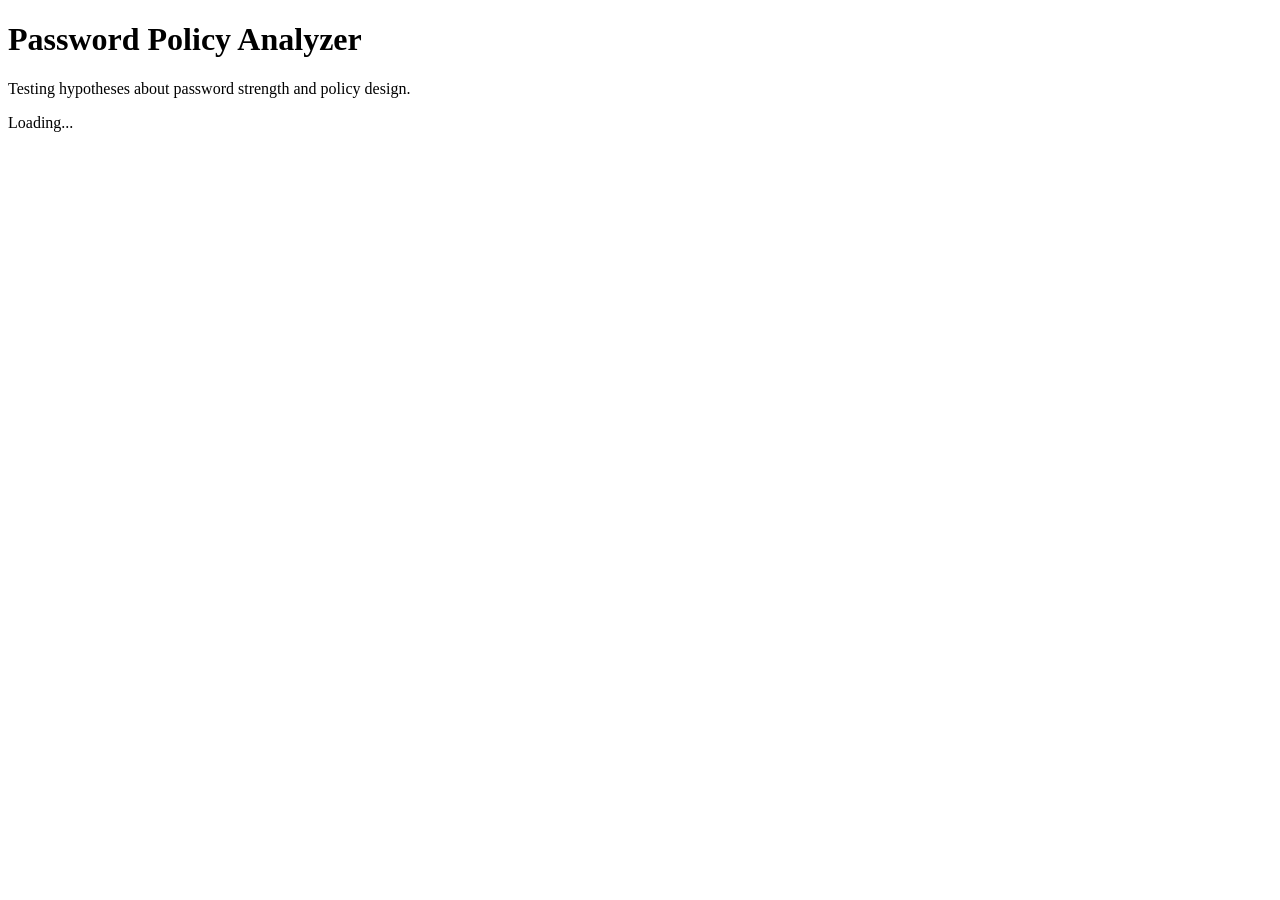
==== index.html @ d50970d5 "Restructure scaffold into css/ and js/ subfolders as per project structure" ====
<!DOCTYPE html>
<html lang="en">
<head>
  <meta charset="UTF-8">
  <meta name="viewport" content="width=device-width, initial-scale=1.0">
  <title>Password Policy Analyzer</title>
  <link rel="stylesheet" href="css/style.css">
</head>
<body>
  <h1>Password Policy Analyzer</h1>
  <p>Testing hypotheses about password strength and policy design.</p>

  <div id="app">Loading...</div>

  <script src="lib/zxcvbn.js"></script>
  <script src="js/policies.js"></script>
  <script src="js/generator.js"></script>
  <script src="js/charts.js"></script>
  <script src="js/analyzer.js"></script>
</body>
</html>
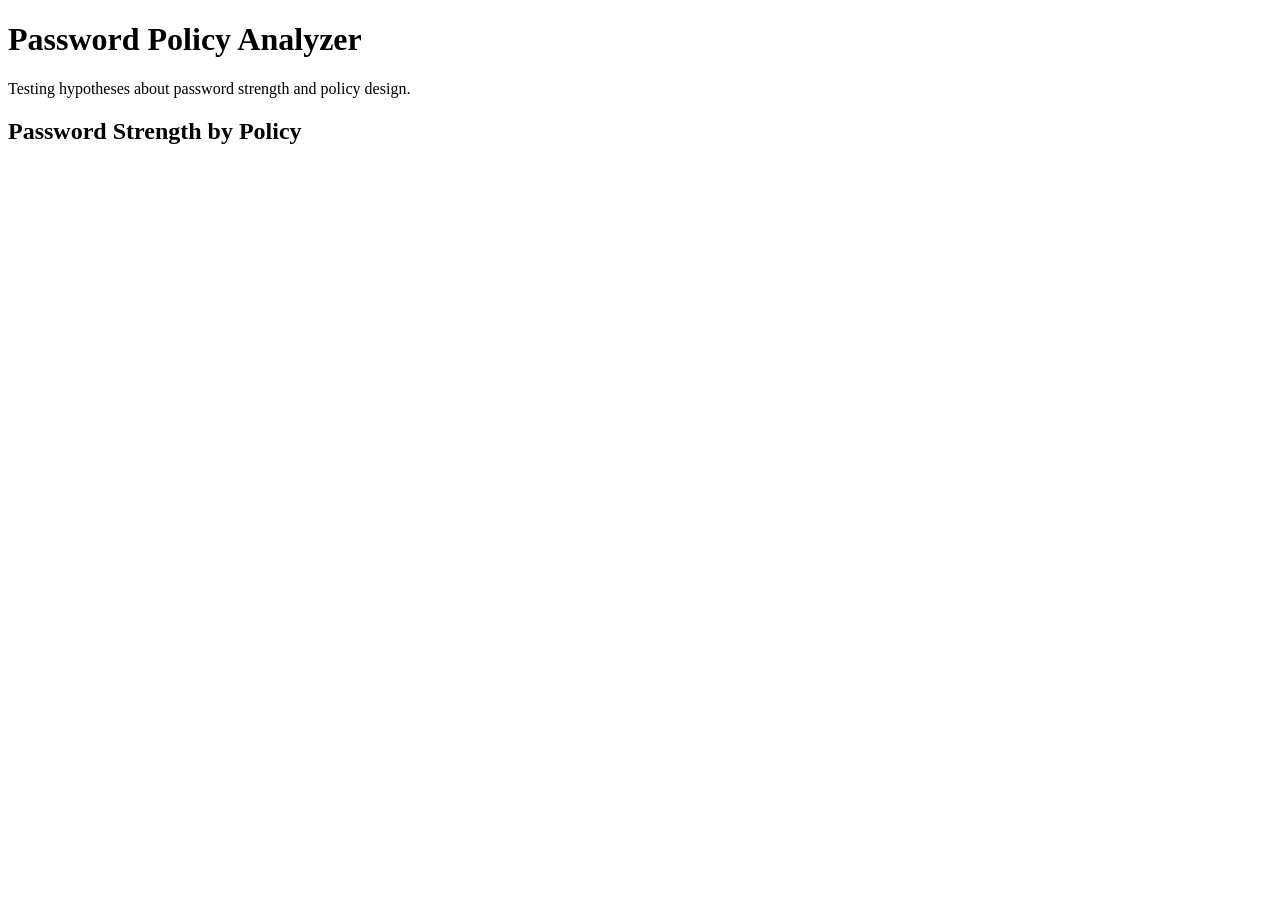
==== commit 005d3176: "Bar chart: zxcvbn average score comparison across 5 policies" ====
--- a/index.html
+++ b/index.html
@@ -10,12 +10,19 @@
   <h1>Password Policy Analyzer</h1>
   <p>Testing hypotheses about password strength and policy design.</p>
 
-  <div id="app">Loading...</div>
+  <div id="app">
+    <div class="chart-container">
+    <h2>Password Strength by Policy</h2>
+    <canvas id="scoreChart" width="700" height="400"></canvas>
+  </div>
+  </div>
 
   <script src="lib/zxcvbn.js"></script>
   <script src="js/policies.js"></script>
   <script src="js/generator.js"></script>
+  <script src="js/realistic-passwords.js"></script>
   <script src="js/charts.js"></script>
-  <script src="js/analyzer.js"></script>
-</body>
+  <script src="js/analyzer.js"></script> 
+
+ </body>
 </html>
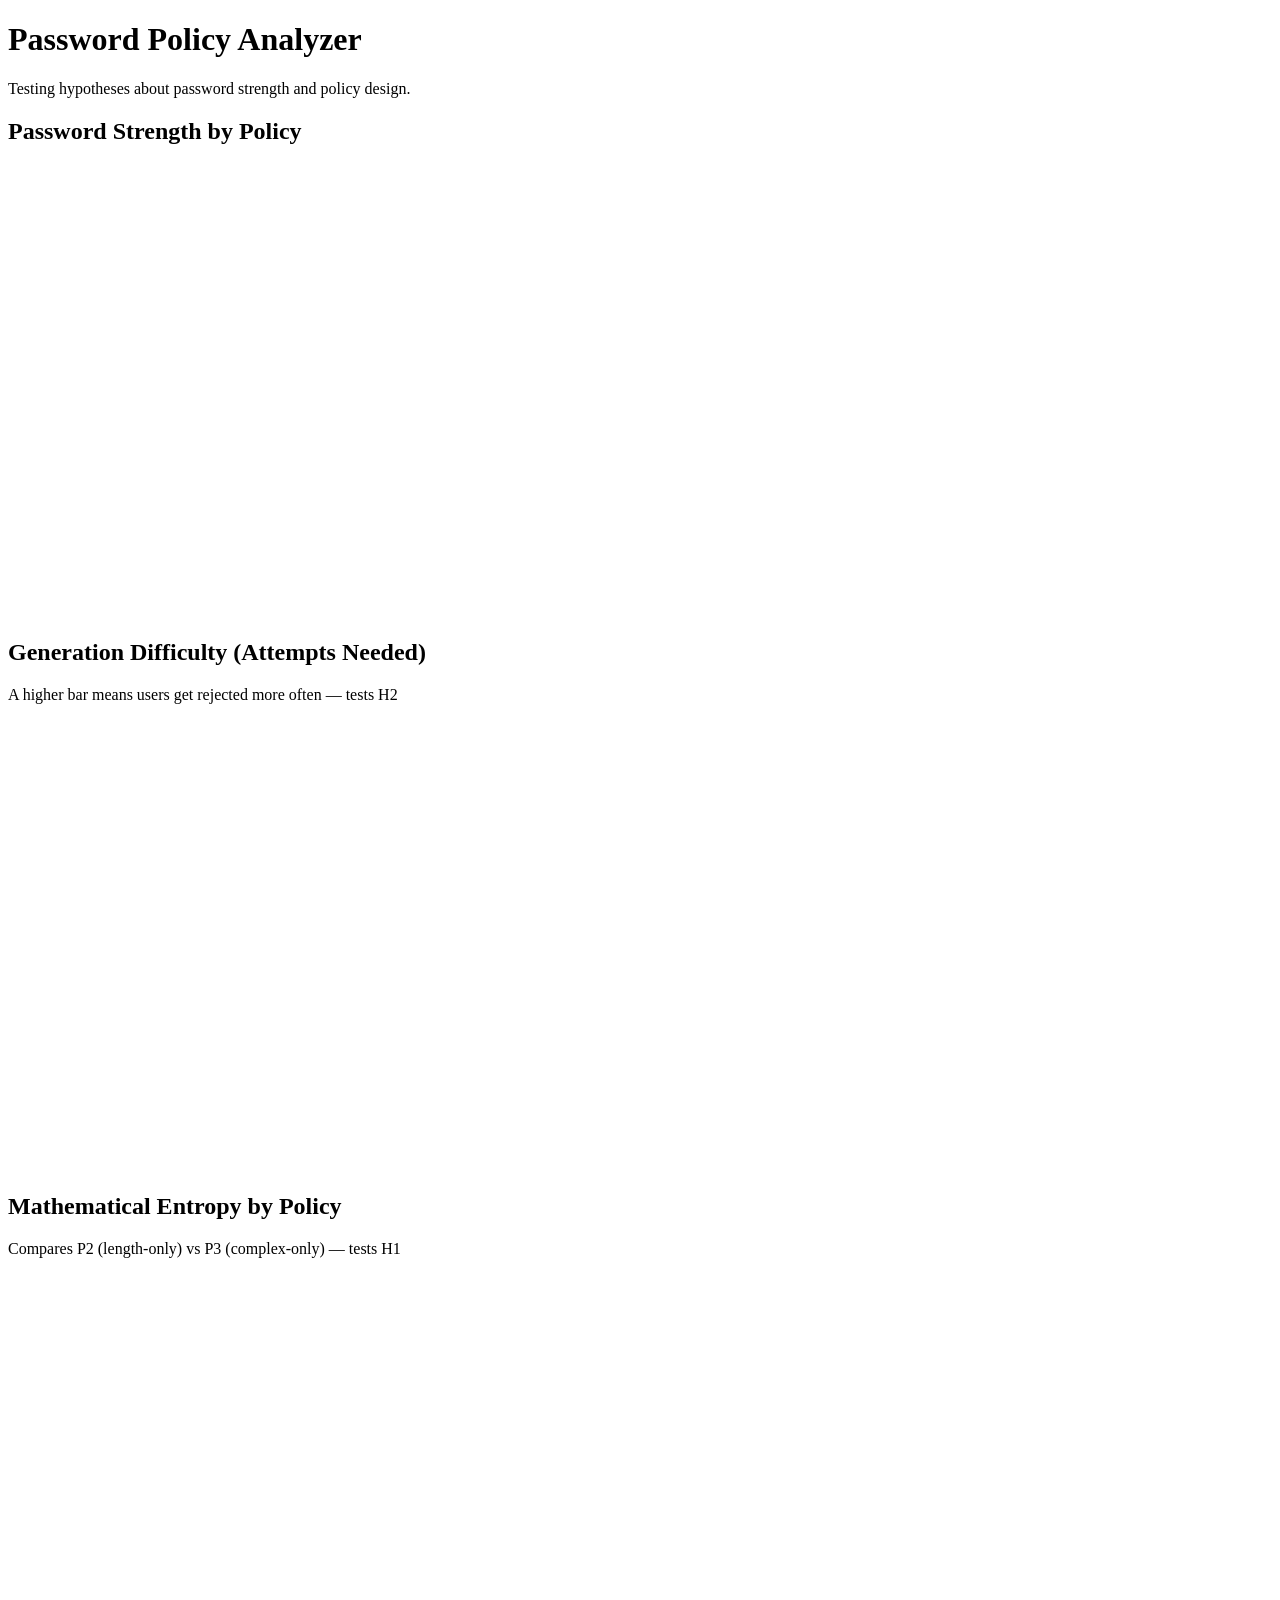
==== commit 40d2116e: "Charts: attempts + entropy comparison; hypothesis verification engine; chart styling fixes" ====
--- a/index.html
+++ b/index.html
@@ -13,7 +13,7 @@
   <div id="app">
     <div class="chart-container">
     <h2>Password Strength by Policy</h2>
-    <canvas id="scoreChart" width="700" height="400"></canvas>
+    <canvas id="scoreChart"    width="700" height="450"></canvas>
   </div>
   </div>
 
@@ -24,5 +24,18 @@
   <script src="js/charts.js"></script>
   <script src="js/analyzer.js"></script> 
 
+  <div class="chart-container">
+  <h2>Generation Difficulty (Attempts Needed)</h2>
+  <p>A higher bar means users get rejected more often — tests H2</p>
+ <canvas id="attemptsChart" width="700" height="450"></canvas>
+</div>
+
+<div class="chart-container">
+  <h2>Mathematical Entropy by Policy</h2>
+  <p>Compares P2 (length-only) vs P3 (complex-only) — tests H1</p>
+  <canvas id="entropyChart"  width="700" height="450"></canvas>
+</div>
+
+
  </body>
 </html>
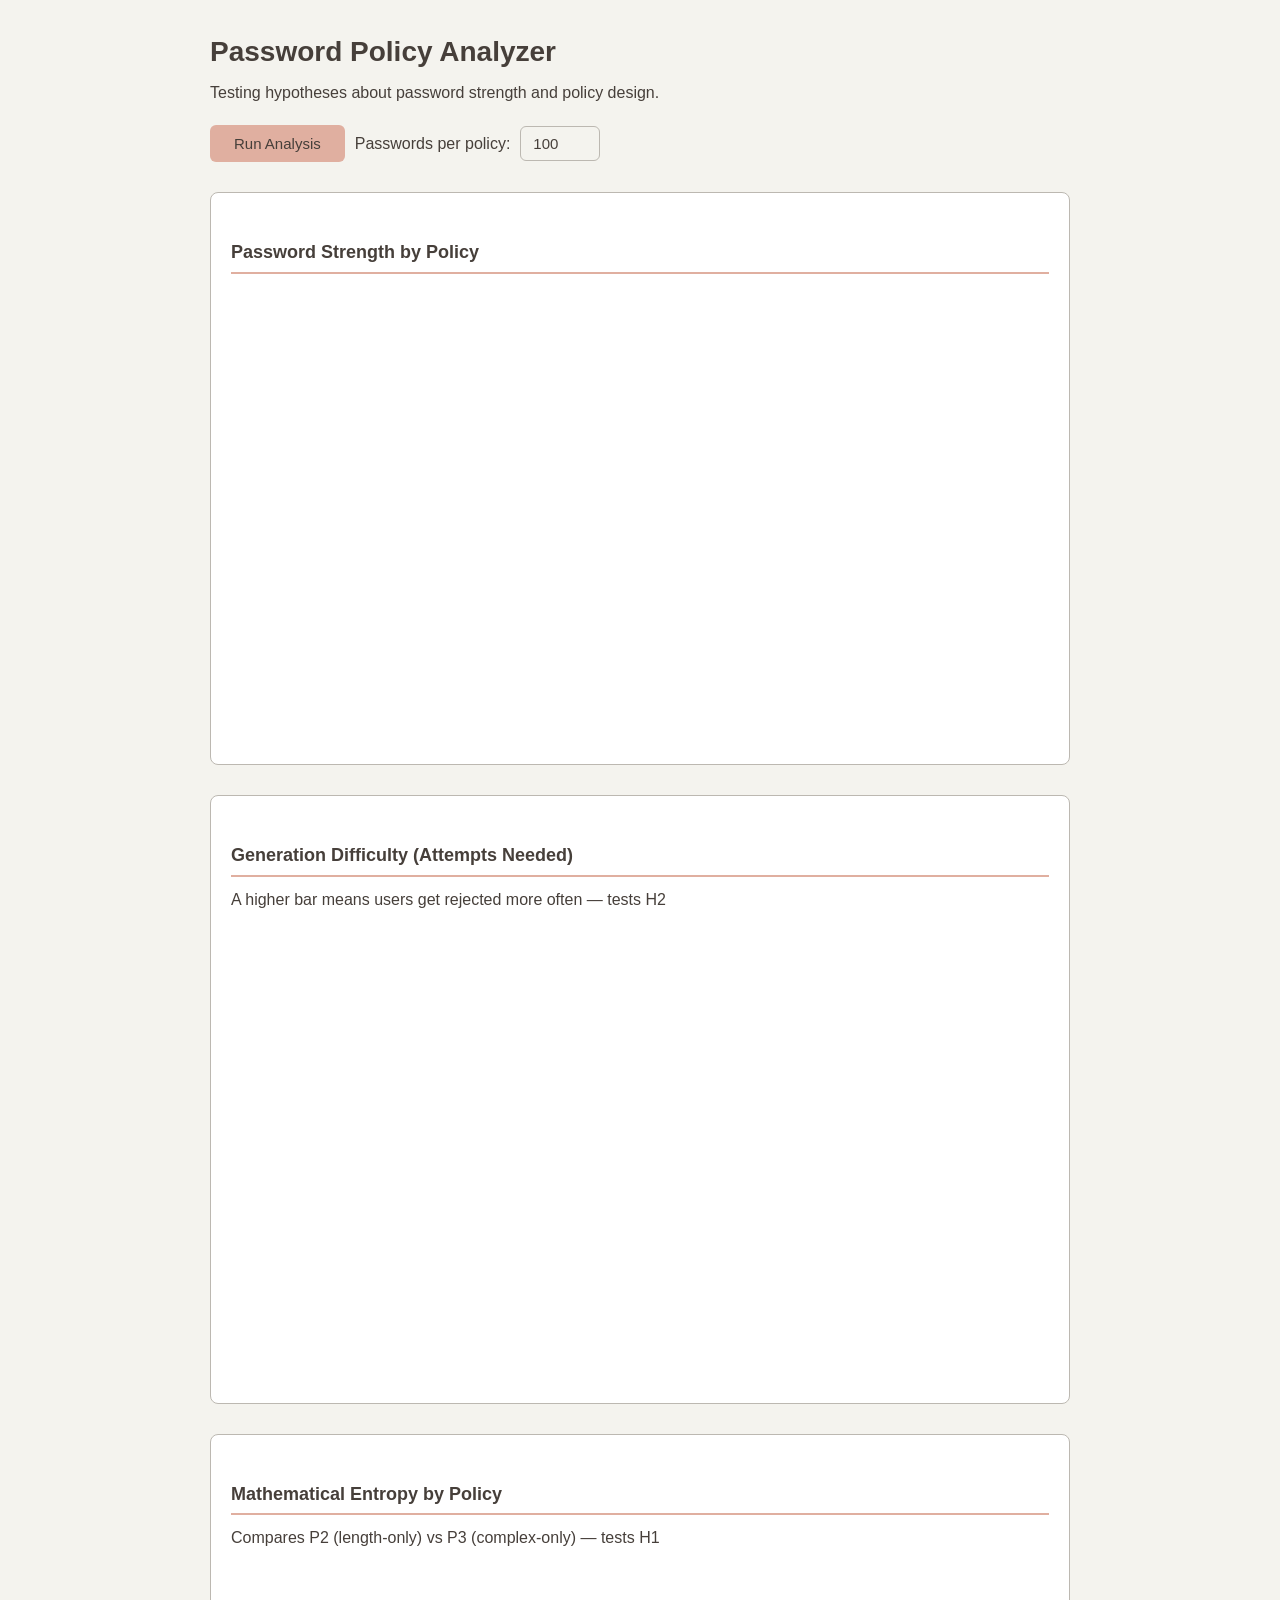
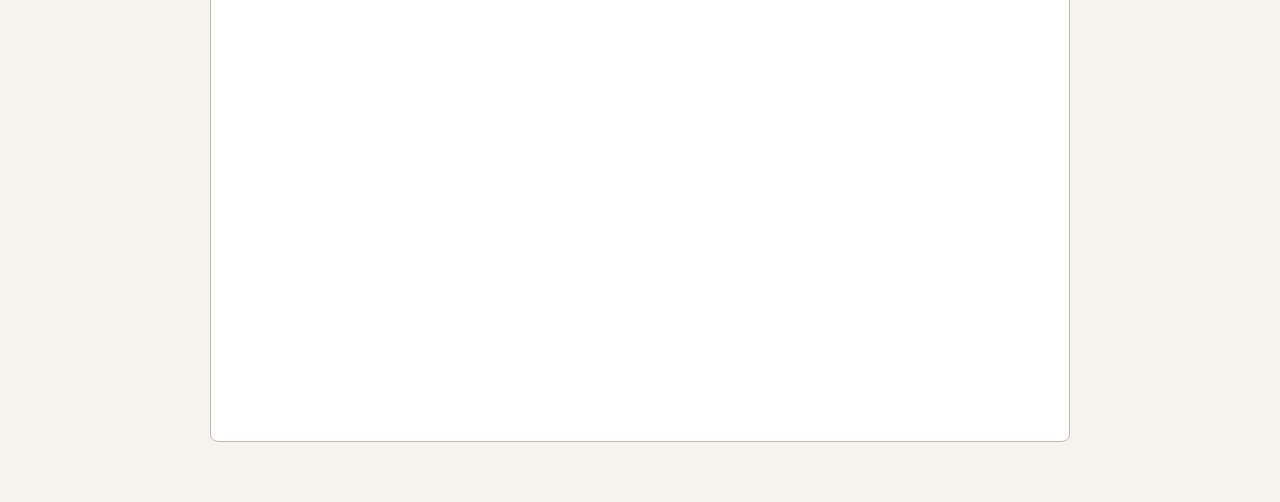
==== commit 56a47353: "CSS styling: clean layout for analysis results and charts" ====
--- a/index.html
+++ b/index.html
@@ -10,11 +10,33 @@
   <h1>Password Policy Analyzer</h1>
   <p>Testing hypotheses about password strength and policy design.</p>
 
+  <div class="controls">
+    <button id="runBtn" onclick="runAnalysis()">Run Analysis</button>
+    <label for="countInput">Passwords per policy:</label>
+    <input type="number" id="countInput" value="100" min="10" max="500">
+    <span id="status"></span>
+  </div>
+
   <div id="app">
     <div class="chart-container">
-    <h2>Password Strength by Policy</h2>
-    <canvas id="scoreChart"    width="700" height="450"></canvas>
-  </div>
+      <h2>Password Strength by Policy</h2>
+      <canvas id="scoreChart" width="700" height="450"></canvas>
+    </div>
+
+    <div class="chart-container">
+      <h2>Generation Difficulty (Attempts Needed)</h2>
+      <p>A higher bar means users get rejected more often — tests H2</p>
+      <canvas id="attemptsChart" width="700" height="450"></canvas>
+    </div>
+
+    <div class="chart-container">
+      <h2>Mathematical Entropy by Policy</h2>
+      <p>Compares P2 (length-only) vs P3 (complex-only) — tests H1</p>
+      <canvas id="entropyChart" width="700" height="450"></canvas>
+    </div>
+
+    <div id="hypothesisResults"></div>
+    <div id="resultsTable"></div>
   </div>
 
   <script src="lib/zxcvbn.js"></script>
@@ -22,20 +44,86 @@
   <script src="js/generator.js"></script>
   <script src="js/realistic-passwords.js"></script>
   <script src="js/charts.js"></script>
-  <script src="js/analyzer.js"></script> 
+  <script src="js/analyzer.js"></script>
 
-  <div class="chart-container">
-  <h2>Generation Difficulty (Attempts Needed)</h2>
-  <p>A higher bar means users get rejected more often — tests H2</p>
- <canvas id="attemptsChart" width="700" height="450"></canvas>
-</div>
+  <script>
+    function runAnalysis() {
+      const btn    = document.getElementById('runBtn');
+      const status = document.getElementById('status');
+      const count  = parseInt(document.getElementById('countInput').value) || 100;
 
-<div class="chart-container">
-  <h2>Mathematical Entropy by Policy</h2>
-  <p>Compares P2 (length-only) vs P3 (complex-only) — tests H1</p>
-  <canvas id="entropyChart"  width="700" height="450"></canvas>
-</div>
+      btn.disabled   = true;
+      status.textContent = 'Running analysis...';
 
+      // Small timeout so the UI updates before the heavy computation starts
+      setTimeout(() => {
+        const results = runFullAnalysis(count);
 
- </body>
+        drawScoreBarChart(results, 'scoreChart');
+        drawAttemptsChart(results, 'attemptsChart');
+        drawEntropyChart(results, 'entropyChart');
+
+        const verdict = verifyHypotheses(results);
+        renderHypothesisResults(verdict);
+        renderResultsTable(results);
+
+        btn.disabled = false;
+        status.textContent = 'Done.';
+      }, 50);
+    }
+
+    function renderHypothesisResults(verdict) {
+      const container = document.getElementById('hypothesisResults');
+      container.innerHTML = `
+        <h2>Hypothesis Results</h2>
+        <div class="hypothesis-result ${verdict.h1.supported ? 'supported' : 'unsupported'}">
+          <h3>H1: ${verdict.h1.supported ? 'Supported' : 'Not Supported'}</h3>
+          <p>${verdict.h1.hypothesis}</p>
+          <p><strong>Evidence:</strong> ${verdict.h1.comparison}</p>
+          <p><strong>Entropy:</strong> ${verdict.h1.entropyComparison}</p>
+        </div>
+        <div class="hypothesis-result ${verdict.h2.supported ? 'supported' : 'unsupported'}">
+          <h3>H2: ${verdict.h2.supported ? 'Supported' : 'Not Supported'}</h3>
+          <p>${verdict.h2.hypothesis}</p>
+          <p><strong>Evidence:</strong> ${verdict.h2.comparison}</p>
+          <p><strong>Friction increase:</strong> ${verdict.h2.rejectionIncrease}</p>
+          <p><strong>Security gain:</strong> ${verdict.h2.securityGain}</p>
+        </div>
+        <div class="chart-container">
+          <h2>Recommendation</h2>
+          <p>${verdict.recommendation}</p>
+        </div>
+      `;
+    }
+
+    function renderResultsTable(results) {
+      const container = document.getElementById('resultsTable');
+      const rows = results.map(r => `
+        <tr>
+          <td>${r.policyName}</td>
+          <td>${r.avgScore.toFixed(2)}</td>
+          <td>${r.avgEntropy.toFixed(1)} bits</td>
+          <td>${r.avgAttempts.toFixed(2)}</td>
+          <td>${r.scoreDistribution.score4} / ${r.totalPasswords}</td>
+        </tr>
+      `).join('');
+
+      container.innerHTML = `
+        <h2>Full Results Table</h2>
+        <table class="results-table">
+          <thead>
+            <tr>
+              <th>Policy</th>
+              <th>Avg zxcvbn Score</th>
+              <th>Avg Entropy</th>
+              <th>Avg Attempts</th>
+              <th>Score 4 Count</th>
+            </tr>
+          </thead>
+          <tbody>${rows}</tbody>
+        </table>
+      `;
+    }
+  </script>
+</body>
 </html>
--- a/css/style.css
+++ b/css/style.css
@@ -0,0 +1,146 @@
+/* style.css — Clean, readable layout */
+
+* {
+  margin: 0;
+  padding: 0;
+  box-sizing: border-box;
+}
+
+body {
+  font-family: -apple-system, BlinkMacSystemFont, 'Segoe UI', sans-serif;
+  max-width: 900px;
+  margin: 0 auto;
+  padding: 30px 20px;
+  background-color: #F4F3EE;
+  color: #463F3A;
+  line-height: 1.6;
+}
+
+h1 {
+  font-size: 28px;
+  margin-bottom: 5px;
+  color: #463F3A;
+}
+
+h2 {
+  font-size: 18px;
+  margin: 25px 0 10px 0;
+  color: #463F3A;
+  border-bottom: 2px solid #E0AFA0;
+  padding-bottom: 5px;
+}
+
+.controls {
+  margin: 20px 0;
+  display: flex;
+  gap: 10px;
+  align-items: center;
+}
+
+button {
+  padding: 10px 24px;
+  background: #E0AFA0;
+  color: #463F3A;
+  border: none;
+  border-radius: 6px;
+  font-size: 15px;
+  cursor: pointer;
+  transition: background 0.2s;
+}
+
+button:hover {
+  background: #BCB8B1;
+}
+
+button:disabled {
+  background: #BCB8B1;
+  color: #8A817C;
+  cursor: not-allowed;
+}
+
+input[type="number"] {
+  padding: 8px 12px;
+  border: 1px solid #BCB8B1;
+  border-radius: 6px;
+  font-size: 15px;
+  width: 80px;
+  background: #F4F3EE;
+  color: #463F3A;
+}
+
+.chart-container {
+  margin: 30px 0;
+  background: white;
+  padding: 20px;
+  border-radius: 8px;
+  border: 1px solid #BCB8B1;
+}
+
+canvas {
+  display: block;
+  margin: 10px auto;
+  max-width: 100%;
+}
+
+.results-table {
+  width: 100%;
+  border-collapse: collapse;
+  margin: 15px 0;
+  font-size: 14px;
+}
+
+.results-table th {
+  background: #463F3A;
+  color: #F4F3EE;
+  padding: 10px 12px;
+  text-align: left;
+}
+
+.results-table td {
+  padding: 8px 12px;
+  border-bottom: 1px solid #BCB8B1;
+  color: #463F3A;
+}
+
+.results-table tr:hover {
+  background: #F4F3EE;
+}
+
+.hypothesis-result {
+  padding: 15px;
+  margin: 15px 0;
+  border-radius: 8px;
+  border-left: 4px solid #BCB8B1;
+}
+
+.hypothesis-result.supported {
+  background: #f0fff4;
+  border-left-color: #2ecc71;
+}
+
+.hypothesis-result.unsupported {
+  background: #fff5f5;
+  border-left-color: #e74c3c;
+}
+
+.hypothesis-result h3 {
+  margin-bottom: 8px;
+  color: #463F3A;
+}
+
+pre {
+  background: #F4F3EE;
+  padding: 15px;
+  border-radius: 4px;
+  border: 1px solid #BCB8B1;
+  overflow-x: auto;
+  font-size: 13px;
+  line-height: 1.5;
+  color: #463F3A;
+}
+
+#status {
+  color: #8A817C;
+  font-style: italic;
+  margin-left: 10px;
+}
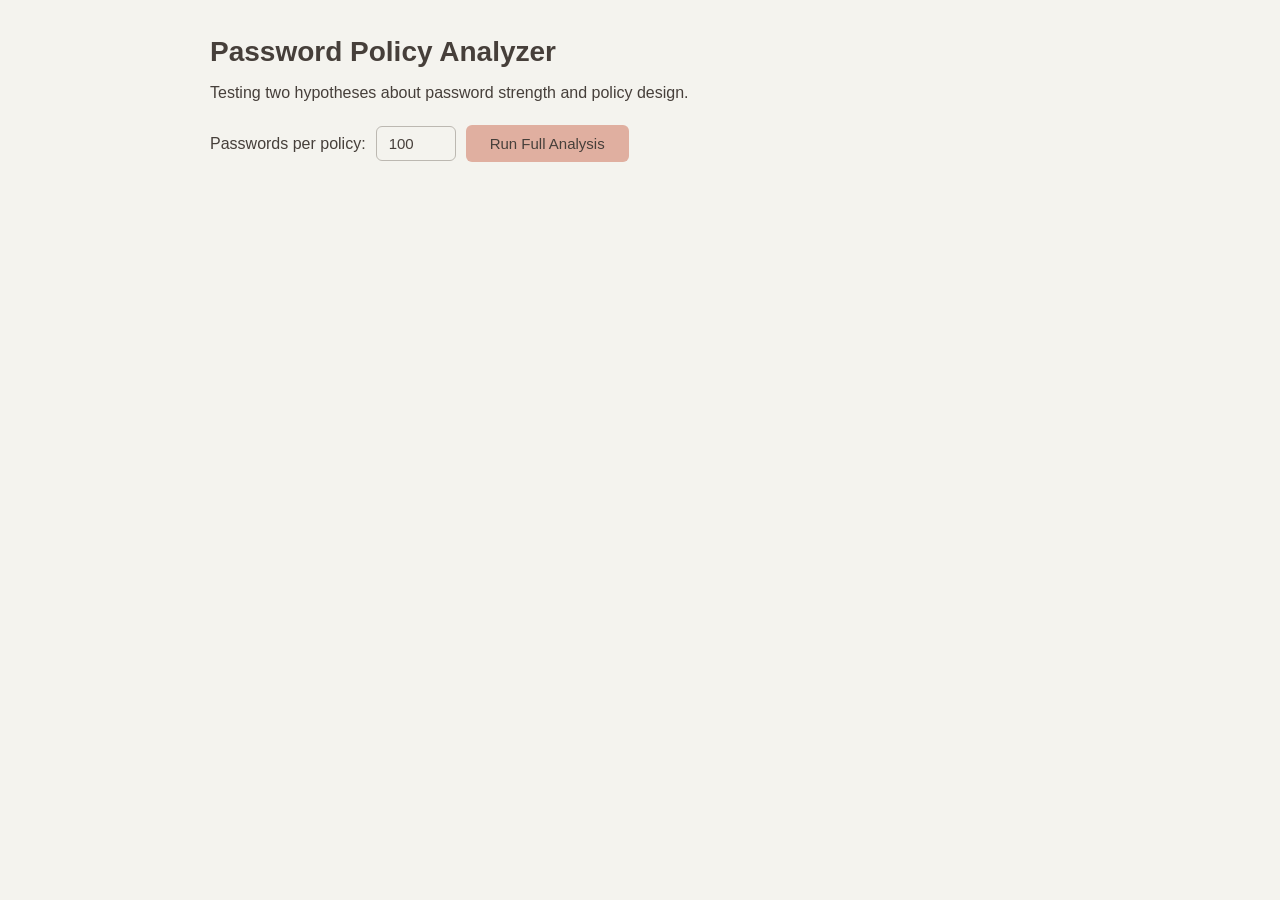
==== commit 8ded9ce9: "Full UI integration, edge case testing, final 500-password analysis run, data-driven hypothesis veri" ====
--- a/index.html
+++ b/index.html
@@ -8,16 +8,30 @@
 </head>
 <body>
   <h1>Password Policy Analyzer</h1>
-  <p>Testing hypotheses about password strength and policy design.</p>
+  <p>Testing two hypotheses about password strength and policy design.</p>
 
   <div class="controls">
-    <button id="runBtn" onclick="runAnalysis()">Run Analysis</button>
-    <label for="countInput">Passwords per policy:</label>
-    <input type="number" id="countInput" value="100" min="10" max="500">
+    <label>Passwords per policy:</label>
+    <input type="number" id="passwordCount" value="100" min="10" max="1000">
+    <button id="runBtn">Run Full Analysis</button>
     <span id="status"></span>
   </div>
 
-  <div id="app">
+  <div id="results" style="display: none;">
+    <h2>Policy Comparison</h2>
+    <table class="results-table" id="resultsTable">
+      <thead>
+        <tr>
+          <th>Policy</th>
+          <th>Avg Score</th>
+          <th>Avg Entropy</th>
+          <th>Avg Attempts</th>
+          <th>Score 4 (%)</th>
+        </tr>
+      </thead>
+      <tbody></tbody>
+    </table>
+
     <div class="chart-container">
       <h2>Password Strength by Policy</h2>
       <canvas id="scoreChart" width="700" height="450"></canvas>
@@ -35,8 +49,8 @@
       <canvas id="entropyChart" width="700" height="450"></canvas>
     </div>
 
-    <div id="hypothesisResults"></div>
-    <div id="resultsTable"></div>
+    <h2>Hypothesis Verification</h2>
+    <div id="hypotheses"></div>
   </div>
 
   <script src="lib/zxcvbn.js"></script>
@@ -47,83 +61,71 @@
   <script src="js/analyzer.js"></script>
 
   <script>
-    function runAnalysis() {
+    document.getElementById('runBtn').addEventListener('click', () => {
       const btn    = document.getElementById('runBtn');
       const status = document.getElementById('status');
-      const count  = parseInt(document.getElementById('countInput').value) || 100;
+      const count  = parseInt(document.getElementById('passwordCount').value) || 100;
 
-      btn.disabled   = true;
-      status.textContent = 'Running analysis...';
+      btn.disabled       = true;
+      status.textContent = 'Generating and analyzing...';
 
-      // Small timeout so the UI updates before the heavy computation starts
       setTimeout(() => {
-        const results = runFullAnalysis(count);
+        try {
+          const results = runFullAnalysis(count);
 
-        drawScoreBarChart(results, 'scoreChart');
-        drawAttemptsChart(results, 'attemptsChart');
-        drawEntropyChart(results, 'entropyChart');
+          // Show results section
+          document.getElementById('results').style.display = 'block';
 
-        const verdict = verifyHypotheses(results);
-        renderHypothesisResults(verdict);
-        renderResultsTable(results);
+          // Populate table
+          const tbody = document.querySelector('#resultsTable tbody');
+          tbody.innerHTML = results.map(r => `
+            <tr>
+              <td><strong>${r.policyName}</strong><br>
+                  <small>${POLICIES.find(p => p.id === r.policyId).description}</small></td>
+              <td>${r.avgScore.toFixed(2)} / 4</td>
+              <td>${r.avgEntropy.toFixed(1)} bits</td>
+              <td>${r.avgAttempts.toFixed(1)}</td>
+              <td>${((r.scoreDistribution.score4 / r.totalPasswords) * 100).toFixed(0)}%</td>
+            </tr>
+          `).join('');
 
-        btn.disabled = false;
-        status.textContent = 'Done.';
-      }, 50);
-    }
+          // Draw charts
+          drawScoreBarChart(results, 'scoreChart');
+          drawAttemptsChart(results, 'attemptsChart');
+          drawEntropyChart(results, 'entropyChart');
 
-    function renderHypothesisResults(verdict) {
-      const container = document.getElementById('hypothesisResults');
-      container.innerHTML = `
-        <h2>Hypothesis Results</h2>
-        <div class="hypothesis-result ${verdict.h1.supported ? 'supported' : 'unsupported'}">
-          <h3>H1: ${verdict.h1.supported ? 'Supported' : 'Not Supported'}</h3>
-          <p>${verdict.h1.hypothesis}</p>
-          <p><strong>Evidence:</strong> ${verdict.h1.comparison}</p>
-          <p><strong>Entropy:</strong> ${verdict.h1.entropyComparison}</p>
-        </div>
-        <div class="hypothesis-result ${verdict.h2.supported ? 'supported' : 'unsupported'}">
-          <h3>H2: ${verdict.h2.supported ? 'Supported' : 'Not Supported'}</h3>
-          <p>${verdict.h2.hypothesis}</p>
-          <p><strong>Evidence:</strong> ${verdict.h2.comparison}</p>
-          <p><strong>Friction increase:</strong> ${verdict.h2.rejectionIncrease}</p>
-          <p><strong>Security gain:</strong> ${verdict.h2.securityGain}</p>
-        </div>
-        <div class="chart-container">
-          <h2>Recommendation</h2>
-          <p>${verdict.recommendation}</p>
-        </div>
-      `;
-    }
+          // Verify hypotheses
+          const verification = verifyHypotheses(results);
+          document.getElementById('hypotheses').innerHTML = `
+            <div class="hypothesis-result ${verification.h1.supported ? 'supported' : 'unsupported'}">
+              <h3>Hypothesis 1: ${verification.h1.supported ? 'Supported' : 'Not Supported'}</h3>
+              <p><strong>${verification.h1.hypothesis}</strong></p>
+              <p>${verification.h1.verdict}</p>
+              <p><strong>zxcvbn:</strong> ${verification.h1.zxcvbnComparison}</p>
+              <p><strong>Entropy:</strong> ${verification.h1.entropyComparison}</p>
+            </div>
+            <div class="hypothesis-result ${verification.h2.supported ? 'supported' : 'unsupported'}">
+              <h3>Hypothesis 2: ${verification.h2.supported ? 'Supported' : 'Not Supported'}</h3>
+              <p><strong>${verification.h2.hypothesis}</strong></p>
+              <p>${verification.h2.verdict}</p>
+              <p><strong>Friction increase:</strong> ${verification.h2.frictionIncrease}</p>
+              <p><strong>Security gain:</strong> ${verification.h2.securityGain}</p>
+            </div>
+            <div class="hypothesis-result supported" style="border-left-color: #E0AFA0;">
+              <h3>Recommendation</h3>
+              <p>${verification.recommendation}</p>
+            </div>
+          `;
 
-    function renderResultsTable(results) {
-      const container = document.getElementById('resultsTable');
-      const rows = results.map(r => `
-        <tr>
-          <td>${r.policyName}</td>
-          <td>${r.avgScore.toFixed(2)}</td>
-          <td>${r.avgEntropy.toFixed(1)} bits</td>
-          <td>${r.avgAttempts.toFixed(2)}</td>
-          <td>${r.scoreDistribution.score4} / ${r.totalPasswords}</td>
-        </tr>
-      `).join('');
-
-      container.innerHTML = `
-        <h2>Full Results Table</h2>
-        <table class="results-table">
-          <thead>
-            <tr>
-              <th>Policy</th>
-              <th>Avg zxcvbn Score</th>
-              <th>Avg Entropy</th>
-              <th>Avg Attempts</th>
-              <th>Score 4 Count</th>
-            </tr>
-          </thead>
-          <tbody>${rows}</tbody>
-        </table>
-      `;
-    }
+          status.textContent = 'Analysis complete.';
+        } catch (error) {
+          status.textContent = 'Error: ' + error.message;
+          console.error(error);
+        } finally {
+          btn.disabled = false;
+        }
+      }, 100);
+    });
   </script>
 </body>
 </html>
